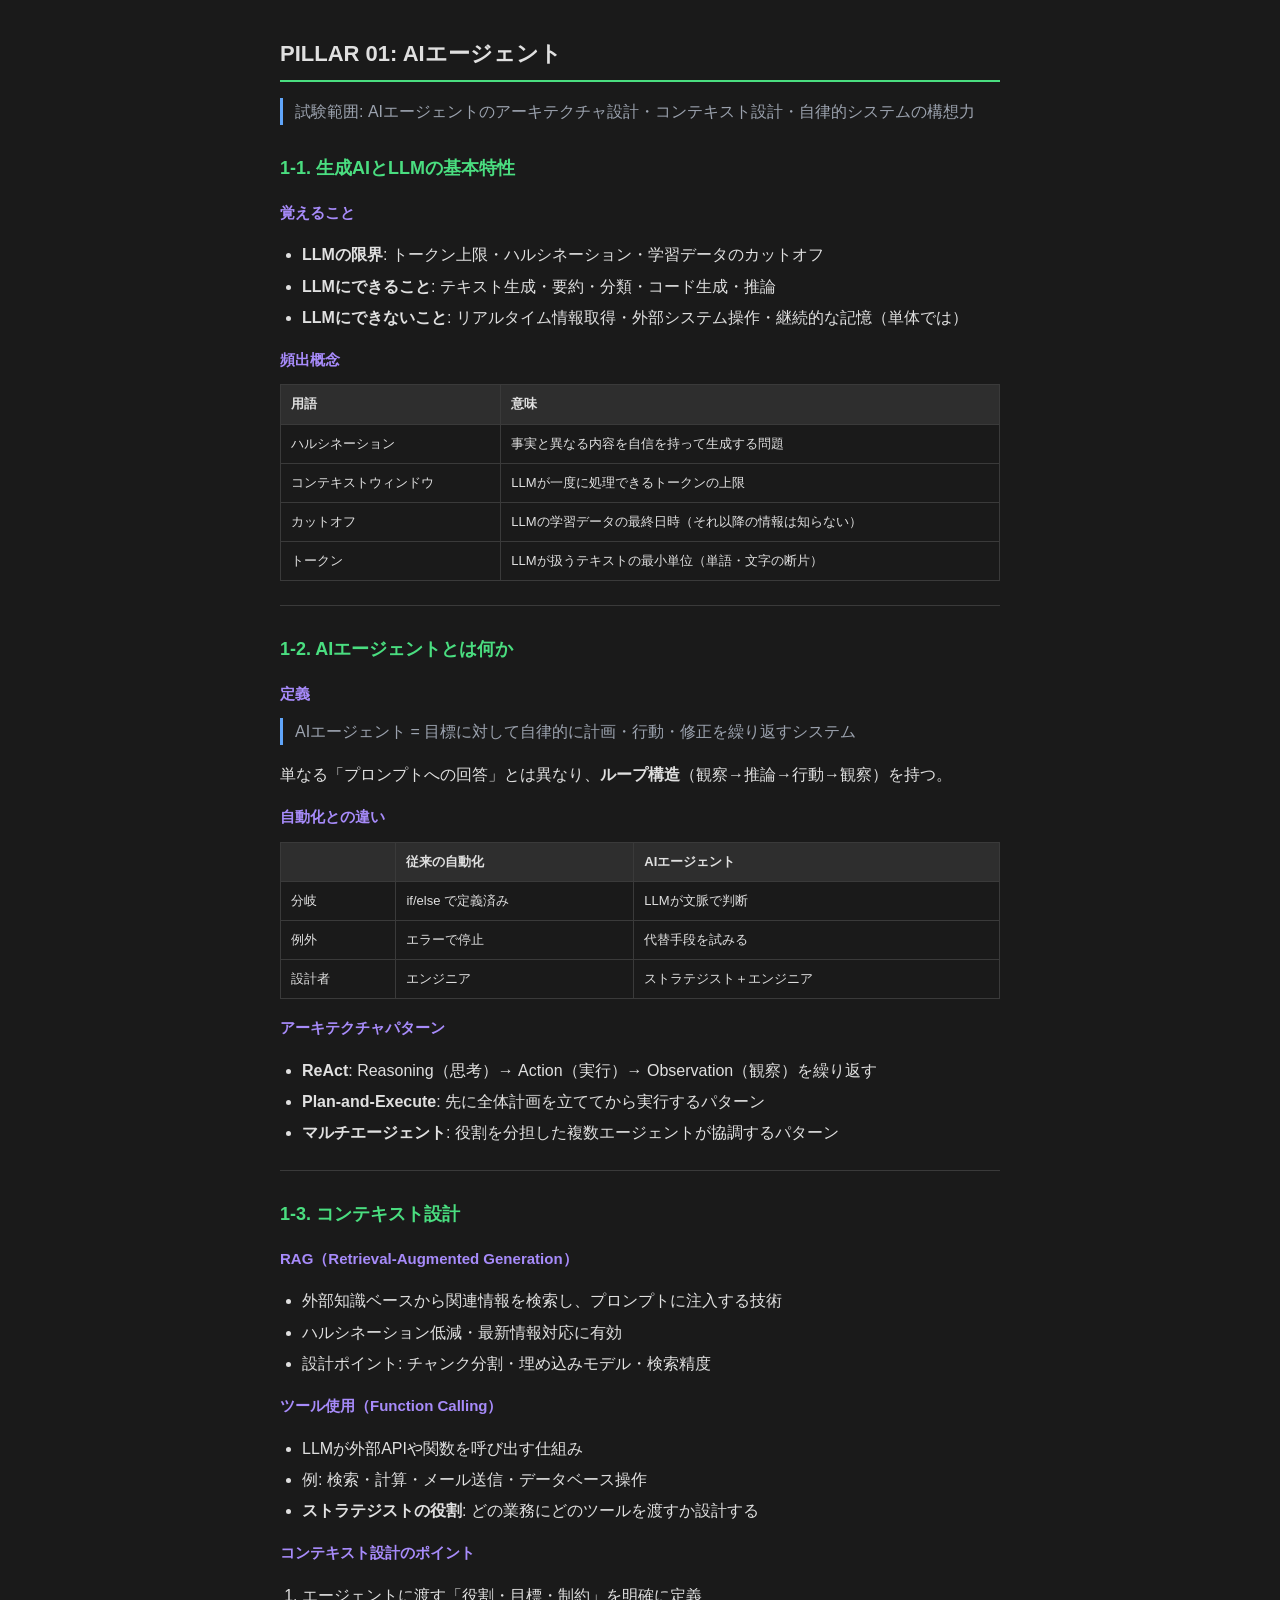
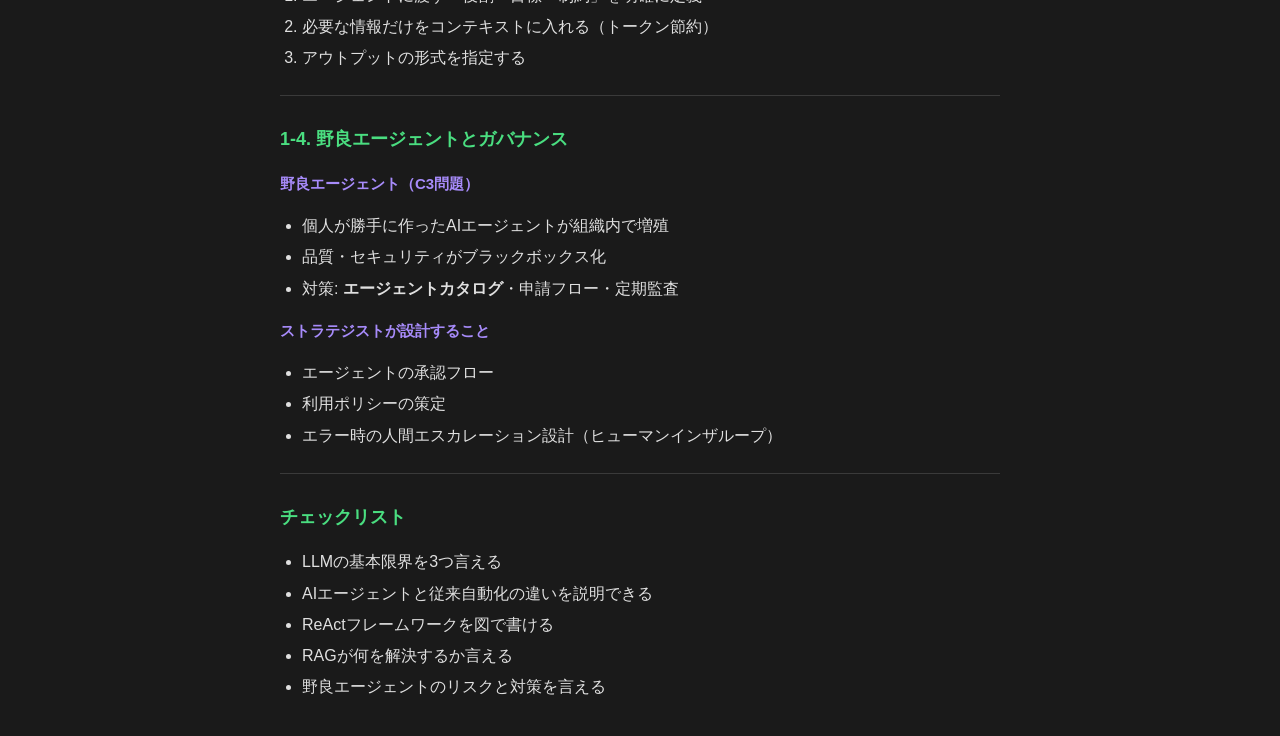
==== learn-01.html @ d2101439 "Initial commit: AICX学習クイズ static frontend" ====
<!DOCTYPE html>
<html lang="ja">
<head>
<meta charset="UTF-8">
<meta name="viewport" content="width=device-width, initial-scale=1">
<title>PILLAR 01: AIエージェント</title>
<style>
  body { font-family: -apple-system, BlinkMacSystemFont, "Hiragino Sans", sans-serif; background: #1a1a1a; color: #e0e0e0; max-width: 720px; margin: 0 auto; padding: 20px; line-height: 1.7; }
  h1 { font-size: 22px; border-bottom: 2px solid #4ade80; padding-bottom: 8px; margin-bottom: 16px; }
  h2 { font-size: 18px; margin-top: 28px; margin-bottom: 12px; color: #4ade80; }
  h3 { font-size: 15px; margin-top: 16px; margin-bottom: 8px; color: #a78bfa; }
  blockquote { border-left: 3px solid #60a5fa; padding-left: 12px; margin: 12px 0; color: #9ca3af; }
  table { border-collapse: collapse; width: 100%; margin: 12px 0; }
  th, td { border: 1px solid #3a3a3a; padding: 8px 10px; font-size: 13px; text-align: left; }
  th { background: #2e2e2e; }
  ul, ol { padding-left: 22px; }
  li { margin-bottom: 4px; }
  code { background: #2e2e2e; padding: 2px 6px; border-radius: 4px; font-size: 13px; }
  hr { border: none; border-top: 1px solid #3a3a3a; margin: 24px 0; }
</style>
</head>
<body>
<h1>PILLAR 01: AIエージェント</h1>
<blockquote>試験範囲: AIエージェントのアーキテクチャ設計・コンテキスト設計・自律的システムの構想力</blockquote>

<h2>1-1. 生成AIとLLMの基本特性</h2>
<h3>覚えること</h3>
<ul>
  <li><strong>LLMの限界</strong>: トークン上限・ハルシネーション・学習データのカットオフ</li>
  <li><strong>LLMにできること</strong>: テキスト生成・要約・分類・コード生成・推論</li>
  <li><strong>LLMにできないこと</strong>: リアルタイム情報取得・外部システム操作・継続的な記憶（単体では）</li>
</ul>
<h3>頻出概念</h3>
<table>
  <tr><th>用語</th><th>意味</th></tr>
  <tr><td>ハルシネーション</td><td>事実と異なる内容を自信を持って生成する問題</td></tr>
  <tr><td>コンテキストウィンドウ</td><td>LLMが一度に処理できるトークンの上限</td></tr>
  <tr><td>カットオフ</td><td>LLMの学習データの最終日時（それ以降の情報は知らない）</td></tr>
  <tr><td>トークン</td><td>LLMが扱うテキストの最小単位（単語・文字の断片）</td></tr>
</table>

<hr>

<h2>1-2. AIエージェントとは何か</h2>
<h3>定義</h3>
<blockquote>AIエージェント = 目標に対して自律的に計画・行動・修正を繰り返すシステム</blockquote>
<p>単なる「プロンプトへの回答」とは異なり、<strong>ループ構造</strong>（観察→推論→行動→観察）を持つ。</p>
<h3>自動化との違い</h3>
<table>
  <tr><th></th><th>従来の自動化</th><th>AIエージェント</th></tr>
  <tr><td>分岐</td><td>if/else で定義済み</td><td>LLMが文脈で判断</td></tr>
  <tr><td>例外</td><td>エラーで停止</td><td>代替手段を試みる</td></tr>
  <tr><td>設計者</td><td>エンジニア</td><td>ストラテジスト＋エンジニア</td></tr>
</table>
<h3>アーキテクチャパターン</h3>
<ul>
  <li><strong>ReAct</strong>: Reasoning（思考）→ Action（実行）→ Observation（観察）を繰り返す</li>
  <li><strong>Plan-and-Execute</strong>: 先に全体計画を立ててから実行するパターン</li>
  <li><strong>マルチエージェント</strong>: 役割を分担した複数エージェントが協調するパターン</li>
</ul>

<hr>

<h2>1-3. コンテキスト設計</h2>
<h3>RAG（Retrieval-Augmented Generation）</h3>
<ul>
  <li>外部知識ベースから関連情報を検索し、プロンプトに注入する技術</li>
  <li>ハルシネーション低減・最新情報対応に有効</li>
  <li>設計ポイント: チャンク分割・埋め込みモデル・検索精度</li>
</ul>
<h3>ツール使用（Function Calling）</h3>
<ul>
  <li>LLMが外部APIや関数を呼び出す仕組み</li>
  <li>例: 検索・計算・メール送信・データベース操作</li>
  <li><strong>ストラテジストの役割</strong>: どの業務にどのツールを渡すか設計する</li>
</ul>
<h3>コンテキスト設計のポイント</h3>
<ol>
  <li>エージェントに渡す「役割・目標・制約」を明確に定義</li>
  <li>必要な情報だけをコンテキストに入れる（トークン節約）</li>
  <li>アウトプットの形式を指定する</li>
</ol>

<hr>

<h2>1-4. 野良エージェントとガバナンス</h2>
<h3>野良エージェント（C3問題）</h3>
<ul>
  <li>個人が勝手に作ったAIエージェントが組織内で増殖</li>
  <li>品質・セキュリティがブラックボックス化</li>
  <li>対策: <strong>エージェントカタログ</strong>・申請フロー・定期監査</li>
</ul>
<h3>ストラテジストが設計すること</h3>
<ul>
  <li>エージェントの承認フロー</li>
  <li>利用ポリシーの策定</li>
  <li>エラー時の人間エスカレーション設計（ヒューマンインザループ）</li>
</ul>

<hr>

<h2>チェックリスト</h2>
<ul>
  <li>LLMの基本限界を3つ言える</li>
  <li>AIエージェントと従来自動化の違いを説明できる</li>
  <li>ReActフレームワークを図で書ける</li>
  <li>RAGが何を解決するか言える</li>
  <li>野良エージェントのリスクと対策を言える</li>
</ul>
</body>
</html>
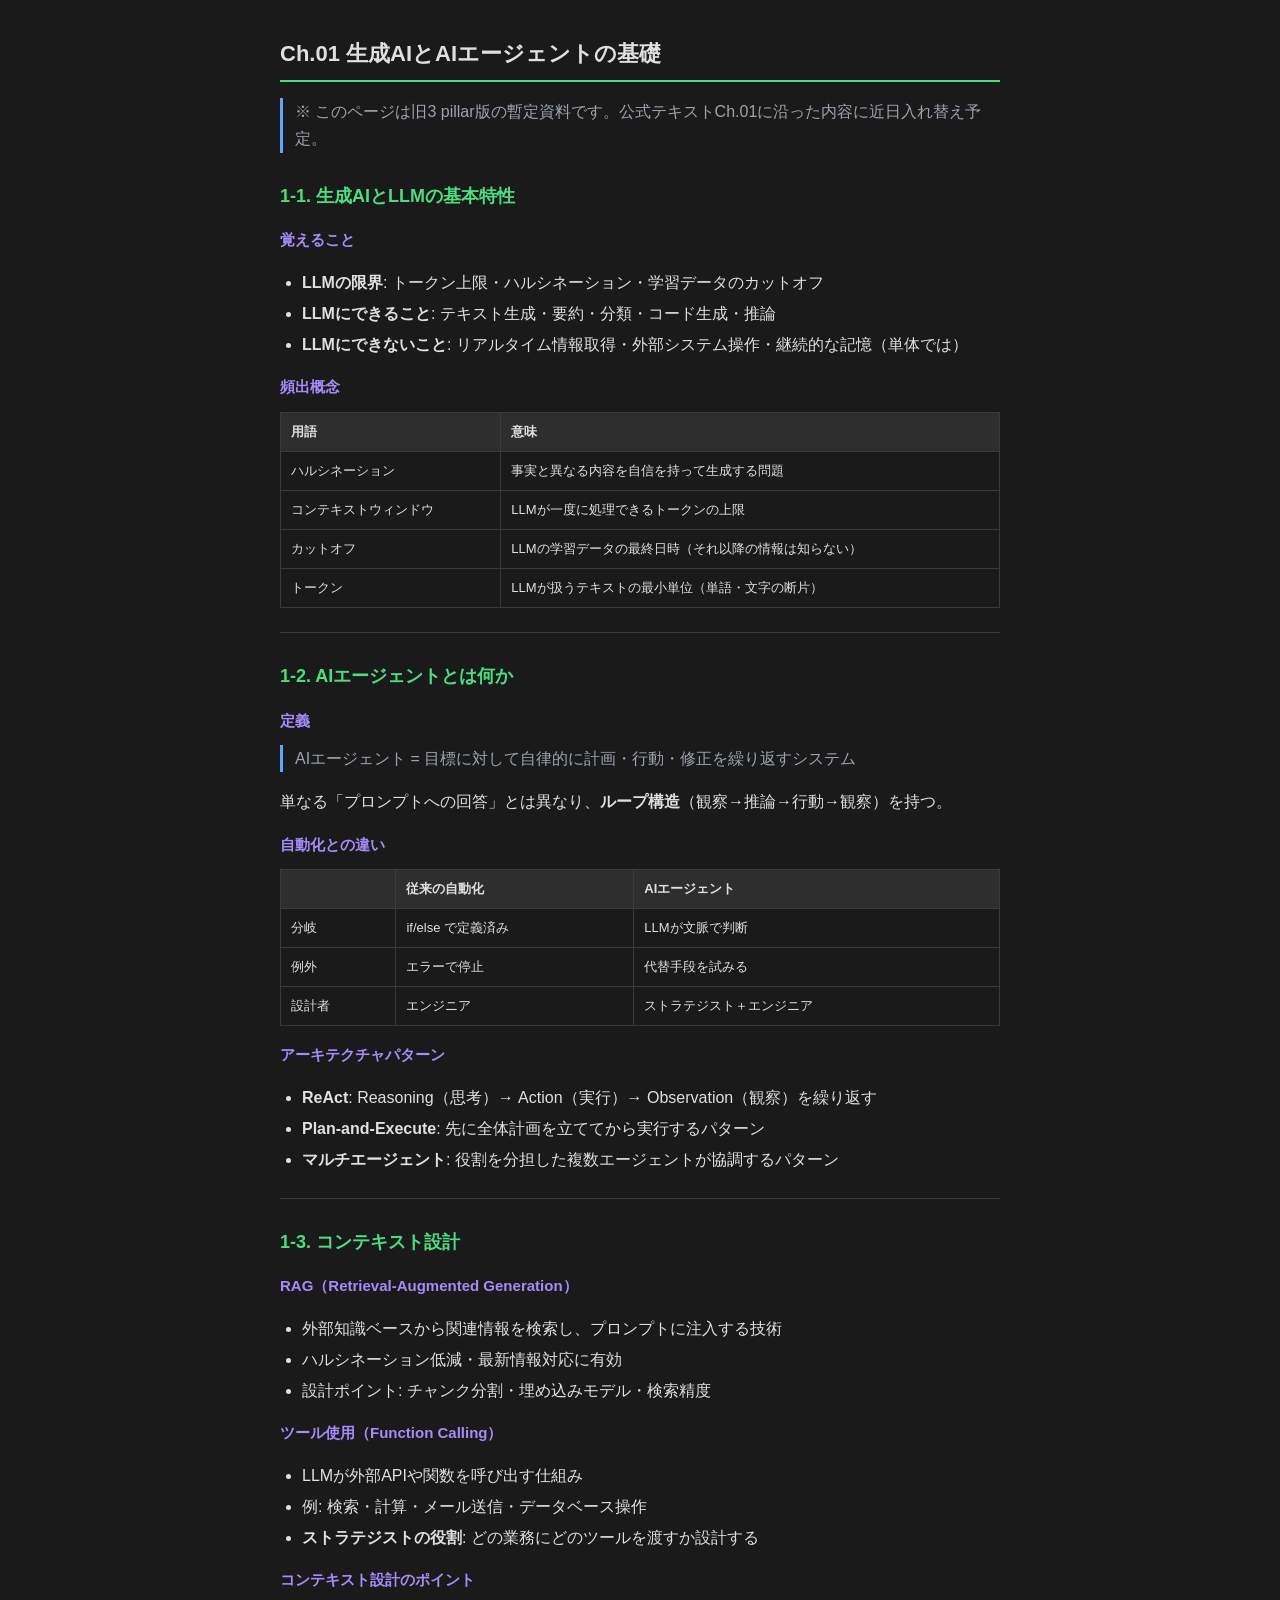
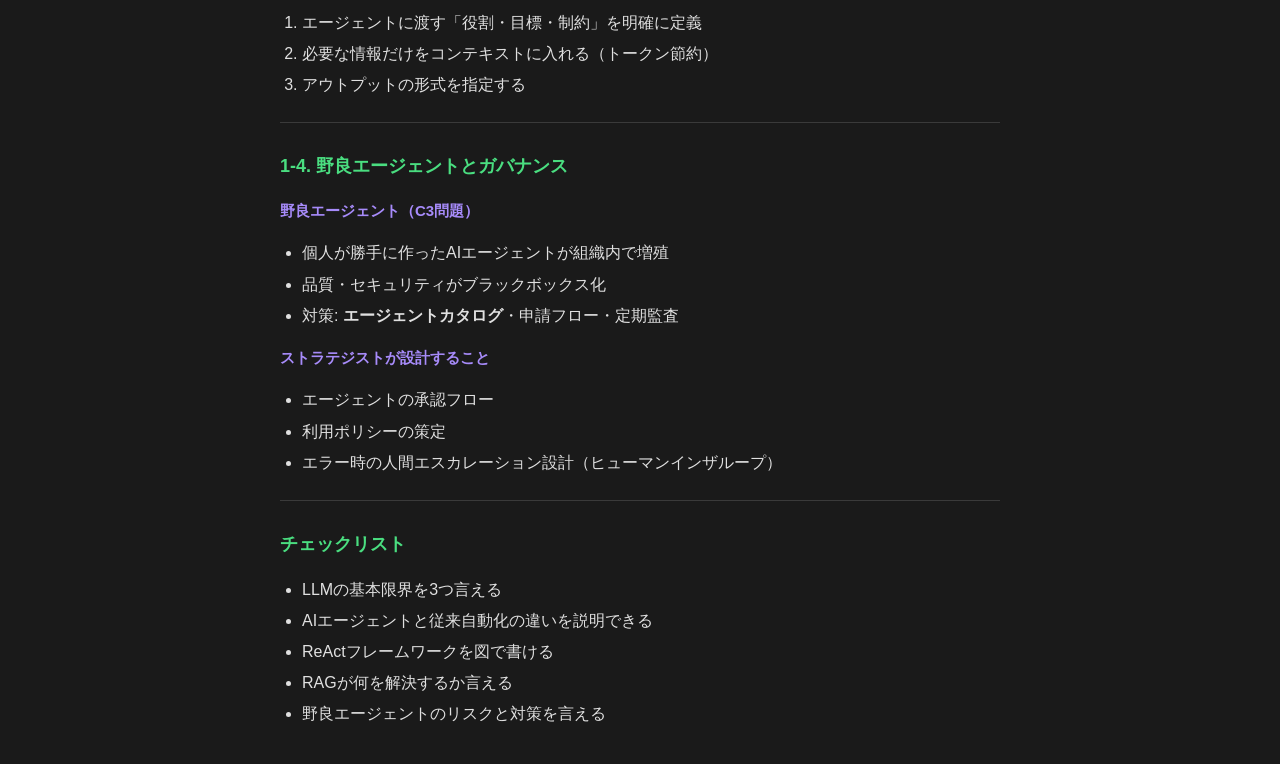
==== commit 44624bab: "Expand pillars from 3 to 6 chapters (AICX official text) - PILLAR_NAMES / PILLAR_SHORT を6 chapter化（C" ====
--- a/learn-01.html
+++ b/learn-01.html
@@ -3,7 +3,7 @@
 <head>
 <meta charset="UTF-8">
 <meta name="viewport" content="width=device-width, initial-scale=1">
-<title>PILLAR 01: AIエージェント</title>
+<title>Ch.01 生成AIとAIエージェントの基礎</title>
 <style>
   body { font-family: -apple-system, BlinkMacSystemFont, "Hiragino Sans", sans-serif; background: #1a1a1a; color: #e0e0e0; max-width: 720px; margin: 0 auto; padding: 20px; line-height: 1.7; }
   h1 { font-size: 22px; border-bottom: 2px solid #4ade80; padding-bottom: 8px; margin-bottom: 16px; }
@@ -20,8 +20,8 @@
 </style>
 </head>
 <body>
-<h1>PILLAR 01: AIエージェント</h1>
-<blockquote>試験範囲: AIエージェントのアーキテクチャ設計・コンテキスト設計・自律的システムの構想力</blockquote>
+<h1>Ch.01 生成AIとAIエージェントの基礎</h1>
+<blockquote>※ このページは旧3 pillar版の暫定資料です。公式テキストCh.01に沿った内容に近日入れ替え予定。</blockquote>
 
 <h2>1-1. 生成AIとLLMの基本特性</h2>
 <h3>覚えること</h3>
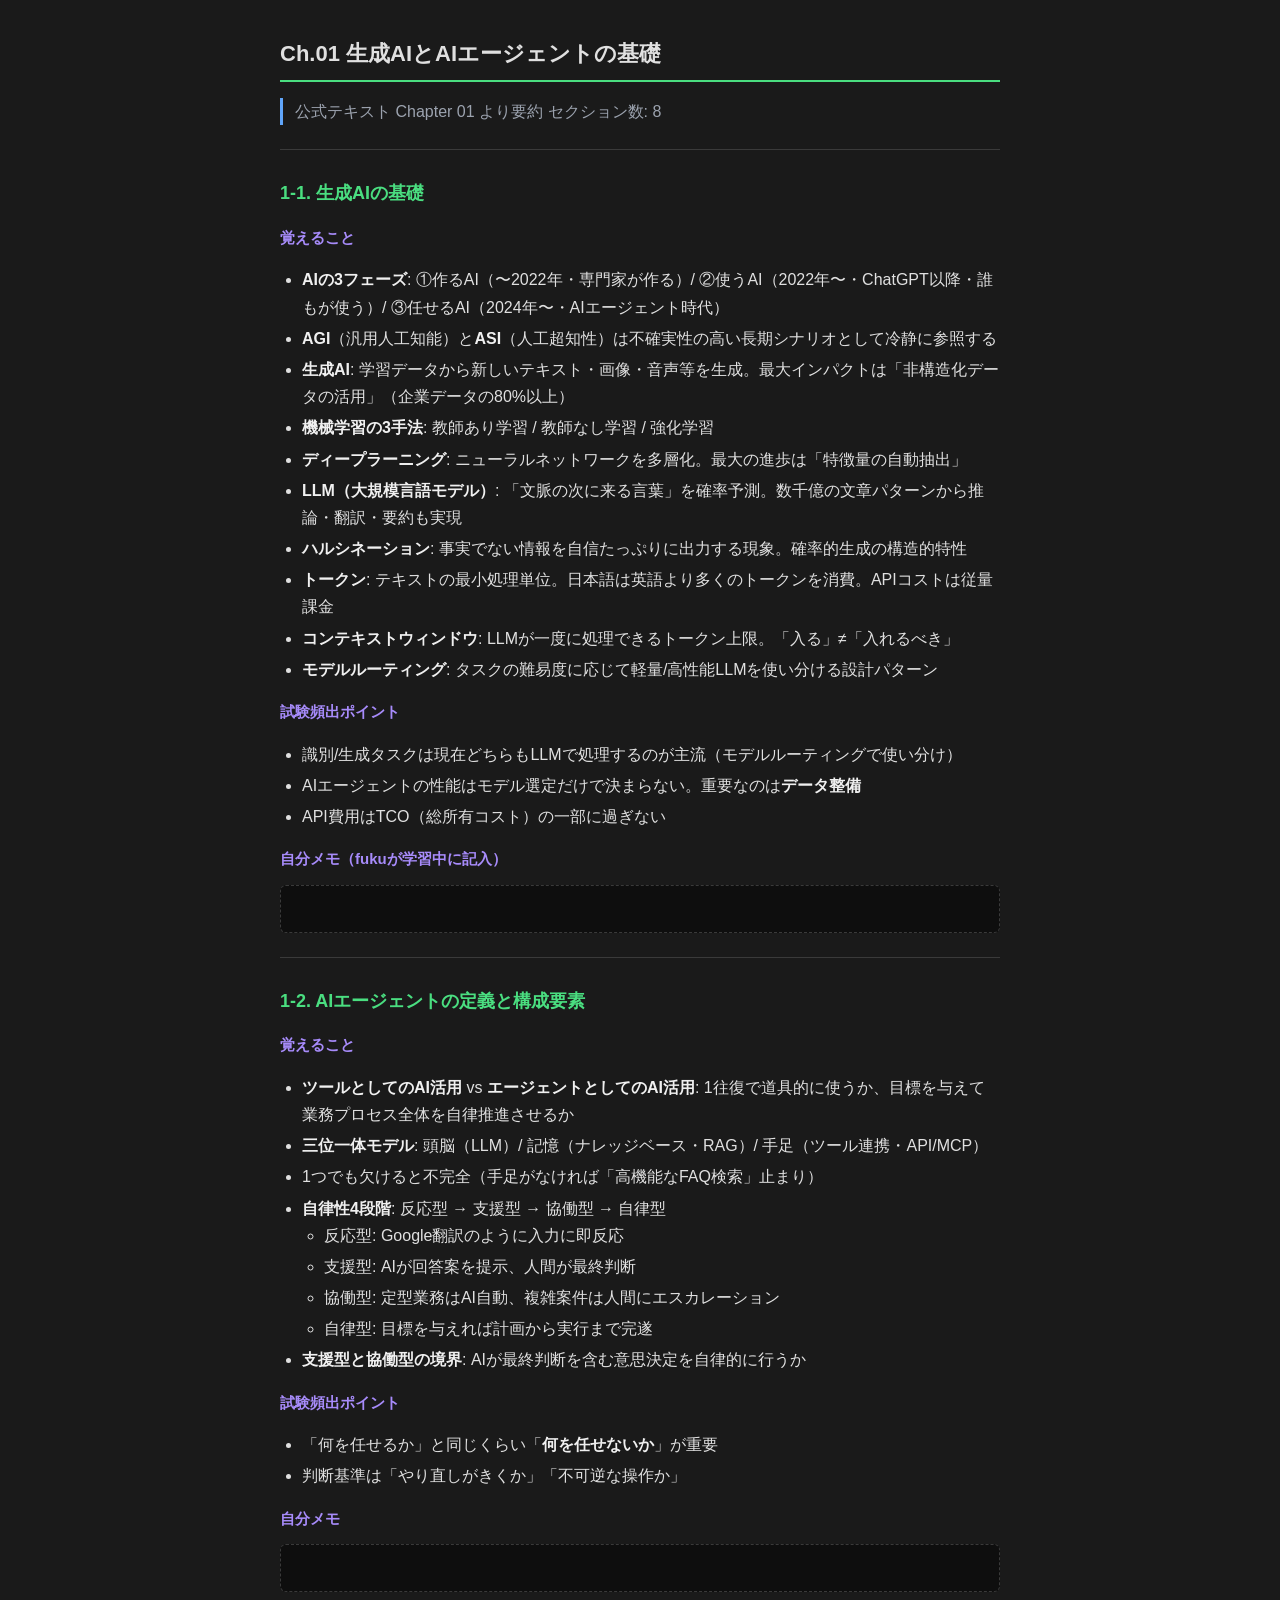
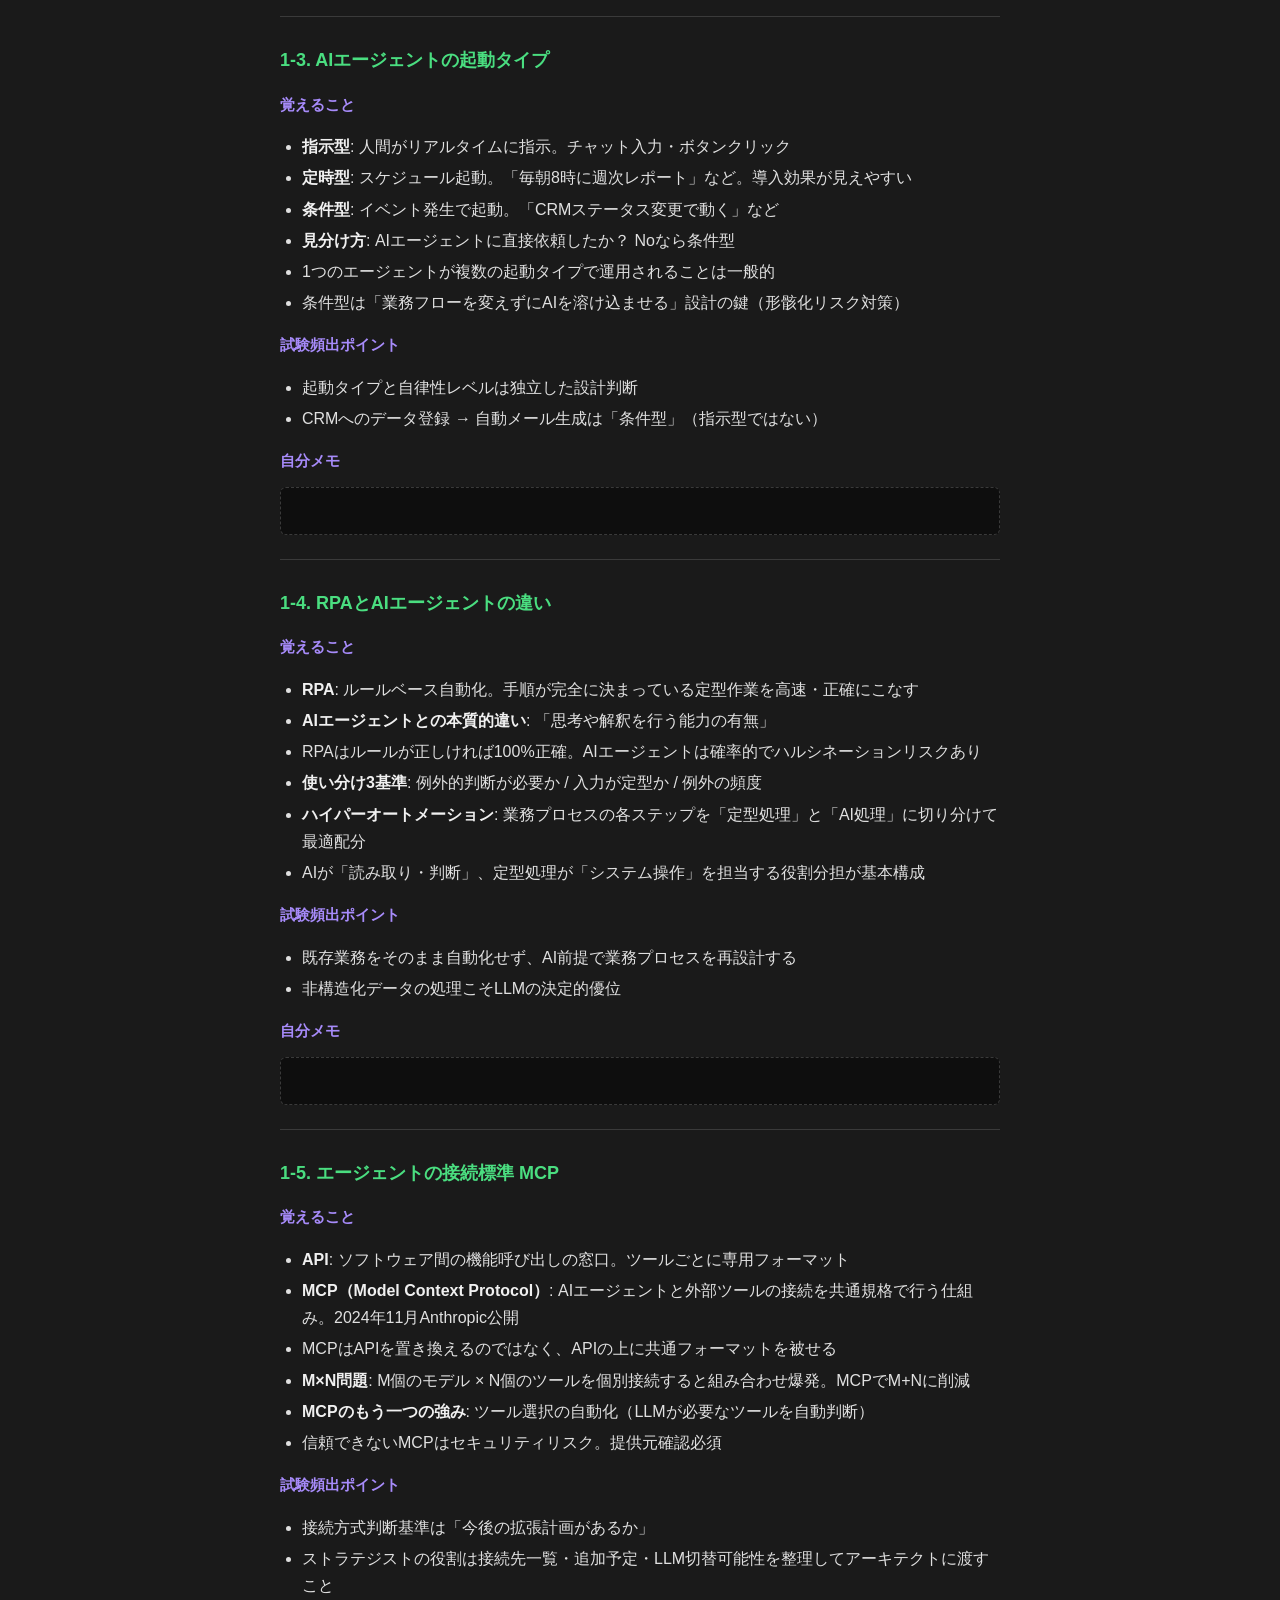
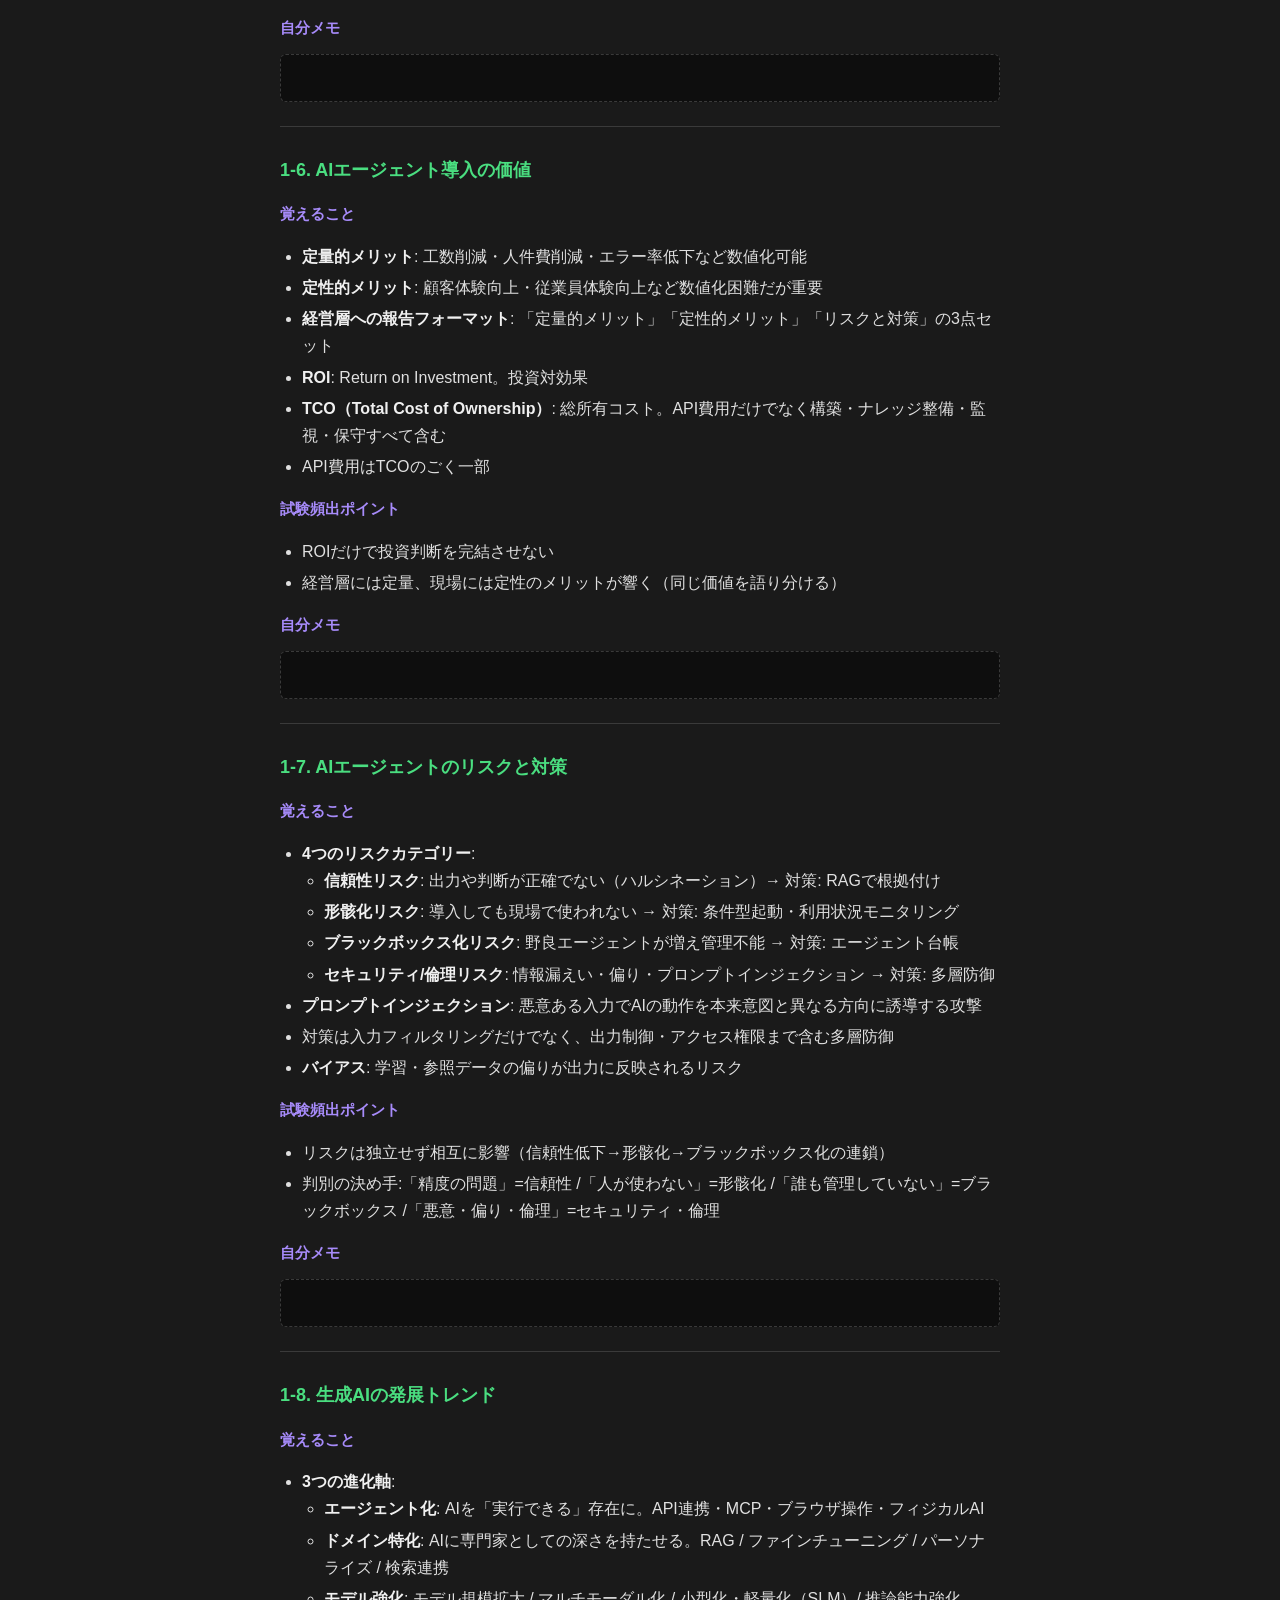
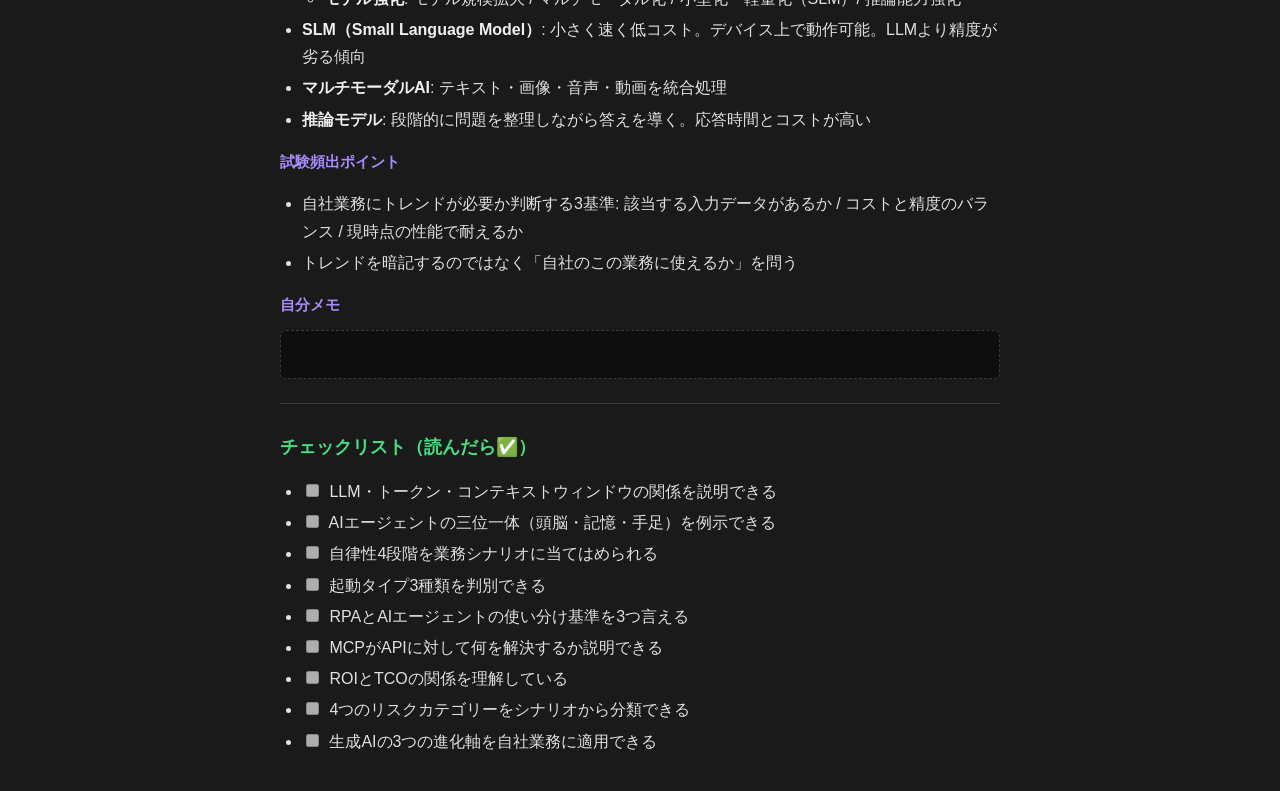
==== commit 2149f7fb: "Replace learn-01〜06 with v2 phase doc content (6 chapter)" ====
--- a/learn-01.html
+++ b/learn-01.html
@@ -9,6 +9,7 @@
   h1 { font-size: 22px; border-bottom: 2px solid #4ade80; padding-bottom: 8px; margin-bottom: 16px; }
   h2 { font-size: 18px; margin-top: 28px; margin-bottom: 12px; color: #4ade80; }
   h3 { font-size: 15px; margin-top: 16px; margin-bottom: 8px; color: #a78bfa; }
+  h4 { font-size: 14px; margin-top: 12px; margin-bottom: 6px; color: #c0c0c0; }
   blockquote { border-left: 3px solid #60a5fa; padding-left: 12px; margin: 12px 0; color: #9ca3af; }
   table { border-collapse: collapse; width: 100%; margin: 12px 0; }
   th, td { border: 1px solid #3a3a3a; padding: 8px 10px; font-size: 13px; text-align: left; }
@@ -16,96 +17,201 @@
   ul, ol { padding-left: 22px; }
   li { margin-bottom: 4px; }
   code { background: #2e2e2e; padding: 2px 6px; border-radius: 4px; font-size: 13px; }
+  pre { background: #0e0e0e; border: 1px dashed #3a3a3a; padding: 12px; border-radius: 6px; overflow-x: auto; }
+  pre code { background: none; padding: 0; }
   hr { border: none; border-top: 1px solid #3a3a3a; margin: 24px 0; }
+  input[type="checkbox"] { margin-right: 6px; }
+  strong { color: #f0f0f0; }
 </style>
 </head>
 <body>
 <h1>Ch.01 生成AIとAIエージェントの基礎</h1>
-<blockquote>※ このページは旧3 pillar版の暫定資料です。公式テキストCh.01に沿った内容に近日入れ替え予定。</blockquote>
+<blockquote>
+<p>公式テキスト Chapter 01 より要約
+セクション数: 8</p>
+</blockquote>
+<hr>
+<h2>1-1. 生成AIの基礎</h2>
+<h3>覚えること</h3>
+<ul>
+<li><strong>AIの3フェーズ</strong>: ①作るAI（〜2022年・専門家が作る）/ ②使うAI（2022年〜・ChatGPT以降・誰もが使う）/ ③任せるAI（2024年〜・AIエージェント時代）</li>
+<li><strong>AGI</strong>（汎用人工知能）と<strong>ASI</strong>（人工超知性）は不確実性の高い長期シナリオとして冷静に参照する</li>
+<li><strong>生成AI</strong>: 学習データから新しいテキスト・画像・音声等を生成。最大インパクトは「非構造化データの活用」（企業データの80%以上）</li>
+<li><strong>機械学習の3手法</strong>: 教師あり学習 / 教師なし学習 / 強化学習</li>
+<li><strong>ディープラーニング</strong>: ニューラルネットワークを多層化。最大の進歩は「特徴量の自動抽出」</li>
+<li><strong>LLM（大規模言語モデル）</strong>: 「文脈の次に来る言葉」を確率予測。数千億の文章パターンから推論・翻訳・要約も実現</li>
+<li><strong>ハルシネーション</strong>: 事実でない情報を自信たっぷりに出力する現象。確率的生成の構造的特性</li>
+<li><strong>トークン</strong>: テキストの最小処理単位。日本語は英語より多くのトークンを消費。APIコストは従量課金</li>
+<li><strong>コンテキストウィンドウ</strong>: LLMが一度に処理できるトークン上限。「入る」≠「入れるべき」</li>
+<li><strong>モデルルーティング</strong>: タスクの難易度に応じて軽量/高性能LLMを使い分ける設計パターン</li>
+</ul>
+<h3>試験頻出ポイント</h3>
+<ul>
+<li>識別/生成タスクは現在どちらもLLMで処理するのが主流（モデルルーティングで使い分け）</li>
+<li>AIエージェントの性能はモデル選定だけで決まらない。重要なのは<strong>データ整備</strong></li>
+<li>API費用はTCO（総所有コスト）の一部に過ぎない</li>
+</ul>
+<h3>自分メモ（fukuが学習中に記入）</h3>
+<pre><code>
+</code></pre>
+<hr>
+<h2>1-2. AIエージェントの定義と構成要素</h2>
+<h3>覚えること</h3>
+<ul>
+<li><strong>ツールとしてのAI活用</strong> vs <strong>エージェントとしてのAI活用</strong>: 1往復で道具的に使うか、目標を与えて業務プロセス全体を自律推進させるか</li>
+<li><strong>三位一体モデル</strong>: 頭脳（LLM）/ 記憶（ナレッジベース・RAG）/ 手足（ツール連携・API/MCP）</li>
+<li>1つでも欠けると不完全（手足がなければ「高機能なFAQ検索」止まり）</li>
+<li><strong>自律性4段階</strong>: 反応型 → 支援型 → 協働型 → 自律型<ul>
+<li>反応型: Google翻訳のように入力に即反応</li>
+<li>支援型: AIが回答案を提示、人間が最終判断</li>
+<li>協働型: 定型業務はAI自動、複雑案件は人間にエスカレーション</li>
+<li>自律型: 目標を与えれば計画から実行まで完遂</li>
+</ul>
+</li>
+<li><strong>支援型と協働型の境界</strong>: AIが最終判断を含む意思決定を自律的に行うか</li>
+</ul>
+<h3>試験頻出ポイント</h3>
+<ul>
+<li>「何を任せるか」と同じくらい「<strong>何を任せないか</strong>」が重要</li>
+<li>判断基準は「やり直しがきくか」「不可逆な操作か」</li>
+</ul>
+<h3>自分メモ</h3>
+<pre><code>
+</code></pre>
+<hr>
+<h2>1-3. AIエージェントの起動タイプ</h2>
+<h3>覚えること</h3>
+<ul>
+<li><strong>指示型</strong>: 人間がリアルタイムに指示。チャット入力・ボタンクリック</li>
+<li><strong>定時型</strong>: スケジュール起動。「毎朝8時に週次レポート」など。導入効果が見えやすい</li>
+<li><strong>条件型</strong>: イベント発生で起動。「CRMステータス変更で動く」など</li>
+<li><strong>見分け方</strong>: AIエージェントに直接依頼したか？ Noなら条件型</li>
+<li>1つのエージェントが複数の起動タイプで運用されることは一般的</li>
+<li>条件型は「業務フローを変えずにAIを溶け込ませる」設計の鍵（形骸化リスク対策）</li>
+</ul>
+<h3>試験頻出ポイント</h3>
+<ul>
+<li>起動タイプと自律性レベルは独立した設計判断</li>
+<li>CRMへのデータ登録 → 自動メール生成は「条件型」（指示型ではない）</li>
+</ul>
+<h3>自分メモ</h3>
+<pre><code>
+</code></pre>
+<hr>
+<h2>1-4. RPAとAIエージェントの違い</h2>
+<h3>覚えること</h3>
+<ul>
+<li><strong>RPA</strong>: ルールベース自動化。手順が完全に決まっている定型作業を高速・正確にこなす</li>
+<li><strong>AIエージェントとの本質的違い</strong>: 「思考や解釈を行う能力の有無」</li>
+<li>RPAはルールが正しければ100%正確。AIエージェントは確率的でハルシネーションリスクあり</li>
+<li><strong>使い分け3基準</strong>: 例外的判断が必要か / 入力が定型か / 例外の頻度</li>
+<li><strong>ハイパーオートメーション</strong>: 業務プロセスの各ステップを「定型処理」と「AI処理」に切り分けて最適配分</li>
+<li>AIが「読み取り・判断」、定型処理が「システム操作」を担当する役割分担が基本構成</li>
+</ul>
+<h3>試験頻出ポイント</h3>
+<ul>
+<li>既存業務をそのまま自動化せず、AI前提で業務プロセスを再設計する</li>
+<li>非構造化データの処理こそLLMの決定的優位</li>
+</ul>
+<h3>自分メモ</h3>
+<pre><code>
+</code></pre>
+<hr>
+<h2>1-5. エージェントの接続標準 MCP</h2>
+<h3>覚えること</h3>
+<ul>
+<li><strong>API</strong>: ソフトウェア間の機能呼び出しの窓口。ツールごとに専用フォーマット</li>
+<li><strong>MCP（Model Context Protocol）</strong>: AIエージェントと外部ツールの接続を共通規格で行う仕組み。2024年11月Anthropic公開</li>
+<li>MCPはAPIを置き換えるのではなく、APIの上に共通フォーマットを被せる</li>
+<li><strong>M×N問題</strong>: M個のモデル × N個のツールを個別接続すると組み合わせ爆発。MCPでM+Nに削減</li>
+<li><strong>MCPのもう一つの強み</strong>: ツール選択の自動化（LLMが必要なツールを自動判断）</li>
+<li>信頼できないMCPはセキュリティリスク。提供元確認必須</li>
+</ul>
+<h3>試験頻出ポイント</h3>
+<ul>
+<li>接続方式判断基準は「今後の拡張計画があるか」</li>
+<li>ストラテジストの役割は接続先一覧・追加予定・LLM切替可能性を整理してアーキテクトに渡すこと</li>
+</ul>
+<h3>自分メモ</h3>
+<pre><code>
+</code></pre>
+<hr>
+<h2>1-6. AIエージェント導入の価値</h2>
+<h3>覚えること</h3>
+<ul>
+<li><strong>定量的メリット</strong>: 工数削減・人件費削減・エラー率低下など数値化可能</li>
+<li><strong>定性的メリット</strong>: 顧客体験向上・従業員体験向上など数値化困難だが重要</li>
+<li><strong>経営層への報告フォーマット</strong>: 「定量的メリット」「定性的メリット」「リスクと対策」の3点セット</li>
+<li><strong>ROI</strong>: Return on Investment。投資対効果</li>
+<li><strong>TCO（Total Cost of Ownership）</strong>: 総所有コスト。API費用だけでなく構築・ナレッジ整備・監視・保守すべて含む</li>
+<li>API費用はTCOのごく一部</li>
+</ul>
+<h3>試験頻出ポイント</h3>
+<ul>
+<li>ROIだけで投資判断を完結させない</li>
+<li>経営層には定量、現場には定性のメリットが響く（同じ価値を語り分ける）</li>
+</ul>
+<h3>自分メモ</h3>
+<pre><code>
+</code></pre>
+<hr>
+<h2>1-7. AIエージェントのリスクと対策</h2>
+<h3>覚えること</h3>
+<ul>
+<li><strong>4つのリスクカテゴリー</strong>:<ul>
+<li><strong>信頼性リスク</strong>: 出力や判断が正確でない（ハルシネーション）→ 対策: RAGで根拠付け</li>
+<li><strong>形骸化リスク</strong>: 導入しても現場で使われない → 対策: 条件型起動・利用状況モニタリング</li>
+<li><strong>ブラックボックス化リスク</strong>: 野良エージェントが増え管理不能 → 対策: エージェント台帳</li>
+<li><strong>セキュリティ/倫理リスク</strong>: 情報漏えい・偏り・プロンプトインジェクション → 対策: 多層防御</li>
+</ul>
+</li>
+<li><strong>プロンプトインジェクション</strong>: 悪意ある入力でAIの動作を本来意図と異なる方向に誘導する攻撃</li>
+<li>対策は入力フィルタリングだけでなく、出力制御・アクセス権限まで含む多層防御</li>
+<li><strong>バイアス</strong>: 学習・参照データの偏りが出力に反映されるリスク</li>
+</ul>
+<h3>試験頻出ポイント</h3>
+<ul>
+<li>リスクは独立せず相互に影響（信頼性低下→形骸化→ブラックボックス化の連鎖）</li>
+<li>判別の決め手:「精度の問題」=信頼性 /「人が使わない」=形骸化 /「誰も管理していない」=ブラックボックス /「悪意・偏り・倫理」=セキュリティ・倫理</li>
+</ul>
+<h3>自分メモ</h3>
+<pre><code>
+</code></pre>
+<hr>
+<h2>1-8. 生成AIの発展トレンド</h2>
+<h3>覚えること</h3>
+<ul>
+<li><strong>3つの進化軸</strong>:<ul>
+<li><strong>エージェント化</strong>: AIを「実行できる」存在に。API連携・MCP・ブラウザ操作・フィジカルAI</li>
+<li><strong>ドメイン特化</strong>: AIに専門家としての深さを持たせる。RAG / ファインチューニング / パーソナライズ / 検索連携</li>
+<li><strong>モデル強化</strong>: モデル規模拡大 / マルチモーダル化 / 小型化・軽量化（SLM）/ 推論能力強化</li>
+</ul>
+</li>
+<li><strong>SLM（Small Language Model）</strong>: 小さく速く低コスト。デバイス上で動作可能。LLMより精度が劣る傾向</li>
+<li><strong>マルチモーダルAI</strong>: テキスト・画像・音声・動画を統合処理</li>
+<li><strong>推論モデル</strong>: 段階的に問題を整理しながら答えを導く。応答時間とコストが高い</li>
+</ul>
+<h3>試験頻出ポイント</h3>
+<ul>
+<li>自社業務にトレンドが必要か判断する3基準: 該当する入力データがあるか / コストと精度のバランス / 現時点の性能で耐えるか</li>
+<li>トレンドを暗記するのではなく「自社のこの業務に使えるか」を問う</li>
+</ul>
+<h3>自分メモ</h3>
+<pre><code>
+</code></pre>
+<hr>
+<h2>チェックリスト（読んだら✅）</h2>
+<ul>
+<li><input disabled="" type="checkbox"> LLM・トークン・コンテキストウィンドウの関係を説明できる</li>
+<li><input disabled="" type="checkbox"> AIエージェントの三位一体（頭脳・記憶・手足）を例示できる</li>
+<li><input disabled="" type="checkbox"> 自律性4段階を業務シナリオに当てはめられる</li>
+<li><input disabled="" type="checkbox"> 起動タイプ3種類を判別できる</li>
+<li><input disabled="" type="checkbox"> RPAとAIエージェントの使い分け基準を3つ言える</li>
+<li><input disabled="" type="checkbox"> MCPがAPIに対して何を解決するか説明できる</li>
+<li><input disabled="" type="checkbox"> ROIとTCOの関係を理解している</li>
+<li><input disabled="" type="checkbox"> 4つのリスクカテゴリーをシナリオから分類できる</li>
+<li><input disabled="" type="checkbox"> 生成AIの3つの進化軸を自社業務に適用できる</li>
+</ul>
 
-<h2>1-1. 生成AIとLLMの基本特性</h2>
-<h3>覚えること</h3>
-<ul>
-  <li><strong>LLMの限界</strong>: トークン上限・ハルシネーション・学習データのカットオフ</li>
-  <li><strong>LLMにできること</strong>: テキスト生成・要約・分類・コード生成・推論</li>
-  <li><strong>LLMにできないこと</strong>: リアルタイム情報取得・外部システム操作・継続的な記憶（単体では）</li>
-</ul>
-<h3>頻出概念</h3>
-<table>
-  <tr><th>用語</th><th>意味</th></tr>
-  <tr><td>ハルシネーション</td><td>事実と異なる内容を自信を持って生成する問題</td></tr>
-  <tr><td>コンテキストウィンドウ</td><td>LLMが一度に処理できるトークンの上限</td></tr>
-  <tr><td>カットオフ</td><td>LLMの学習データの最終日時（それ以降の情報は知らない）</td></tr>
-  <tr><td>トークン</td><td>LLMが扱うテキストの最小単位（単語・文字の断片）</td></tr>
-</table>
-
-<hr>
-
-<h2>1-2. AIエージェントとは何か</h2>
-<h3>定義</h3>
-<blockquote>AIエージェント = 目標に対して自律的に計画・行動・修正を繰り返すシステム</blockquote>
-<p>単なる「プロンプトへの回答」とは異なり、<strong>ループ構造</strong>（観察→推論→行動→観察）を持つ。</p>
-<h3>自動化との違い</h3>
-<table>
-  <tr><th></th><th>従来の自動化</th><th>AIエージェント</th></tr>
-  <tr><td>分岐</td><td>if/else で定義済み</td><td>LLMが文脈で判断</td></tr>
-  <tr><td>例外</td><td>エラーで停止</td><td>代替手段を試みる</td></tr>
-  <tr><td>設計者</td><td>エンジニア</td><td>ストラテジスト＋エンジニア</td></tr>
-</table>
-<h3>アーキテクチャパターン</h3>
-<ul>
-  <li><strong>ReAct</strong>: Reasoning（思考）→ Action（実行）→ Observation（観察）を繰り返す</li>
-  <li><strong>Plan-and-Execute</strong>: 先に全体計画を立ててから実行するパターン</li>
-  <li><strong>マルチエージェント</strong>: 役割を分担した複数エージェントが協調するパターン</li>
-</ul>
-
-<hr>
-
-<h2>1-3. コンテキスト設計</h2>
-<h3>RAG（Retrieval-Augmented Generation）</h3>
-<ul>
-  <li>外部知識ベースから関連情報を検索し、プロンプトに注入する技術</li>
-  <li>ハルシネーション低減・最新情報対応に有効</li>
-  <li>設計ポイント: チャンク分割・埋め込みモデル・検索精度</li>
-</ul>
-<h3>ツール使用（Function Calling）</h3>
-<ul>
-  <li>LLMが外部APIや関数を呼び出す仕組み</li>
-  <li>例: 検索・計算・メール送信・データベース操作</li>
-  <li><strong>ストラテジストの役割</strong>: どの業務にどのツールを渡すか設計する</li>
-</ul>
-<h3>コンテキスト設計のポイント</h3>
-<ol>
-  <li>エージェントに渡す「役割・目標・制約」を明確に定義</li>
-  <li>必要な情報だけをコンテキストに入れる（トークン節約）</li>
-  <li>アウトプットの形式を指定する</li>
-</ol>
-
-<hr>
-
-<h2>1-4. 野良エージェントとガバナンス</h2>
-<h3>野良エージェント（C3問題）</h3>
-<ul>
-  <li>個人が勝手に作ったAIエージェントが組織内で増殖</li>
-  <li>品質・セキュリティがブラックボックス化</li>
-  <li>対策: <strong>エージェントカタログ</strong>・申請フロー・定期監査</li>
-</ul>
-<h3>ストラテジストが設計すること</h3>
-<ul>
-  <li>エージェントの承認フロー</li>
-  <li>利用ポリシーの策定</li>
-  <li>エラー時の人間エスカレーション設計（ヒューマンインザループ）</li>
-</ul>
-
-<hr>
-
-<h2>チェックリスト</h2>
-<ul>
-  <li>LLMの基本限界を3つ言える</li>
-  <li>AIエージェントと従来自動化の違いを説明できる</li>
-  <li>ReActフレームワークを図で書ける</li>
-  <li>RAGが何を解決するか言える</li>
-  <li>野良エージェントのリスクと対策を言える</li>
-</ul>
 </body>
 </html>
